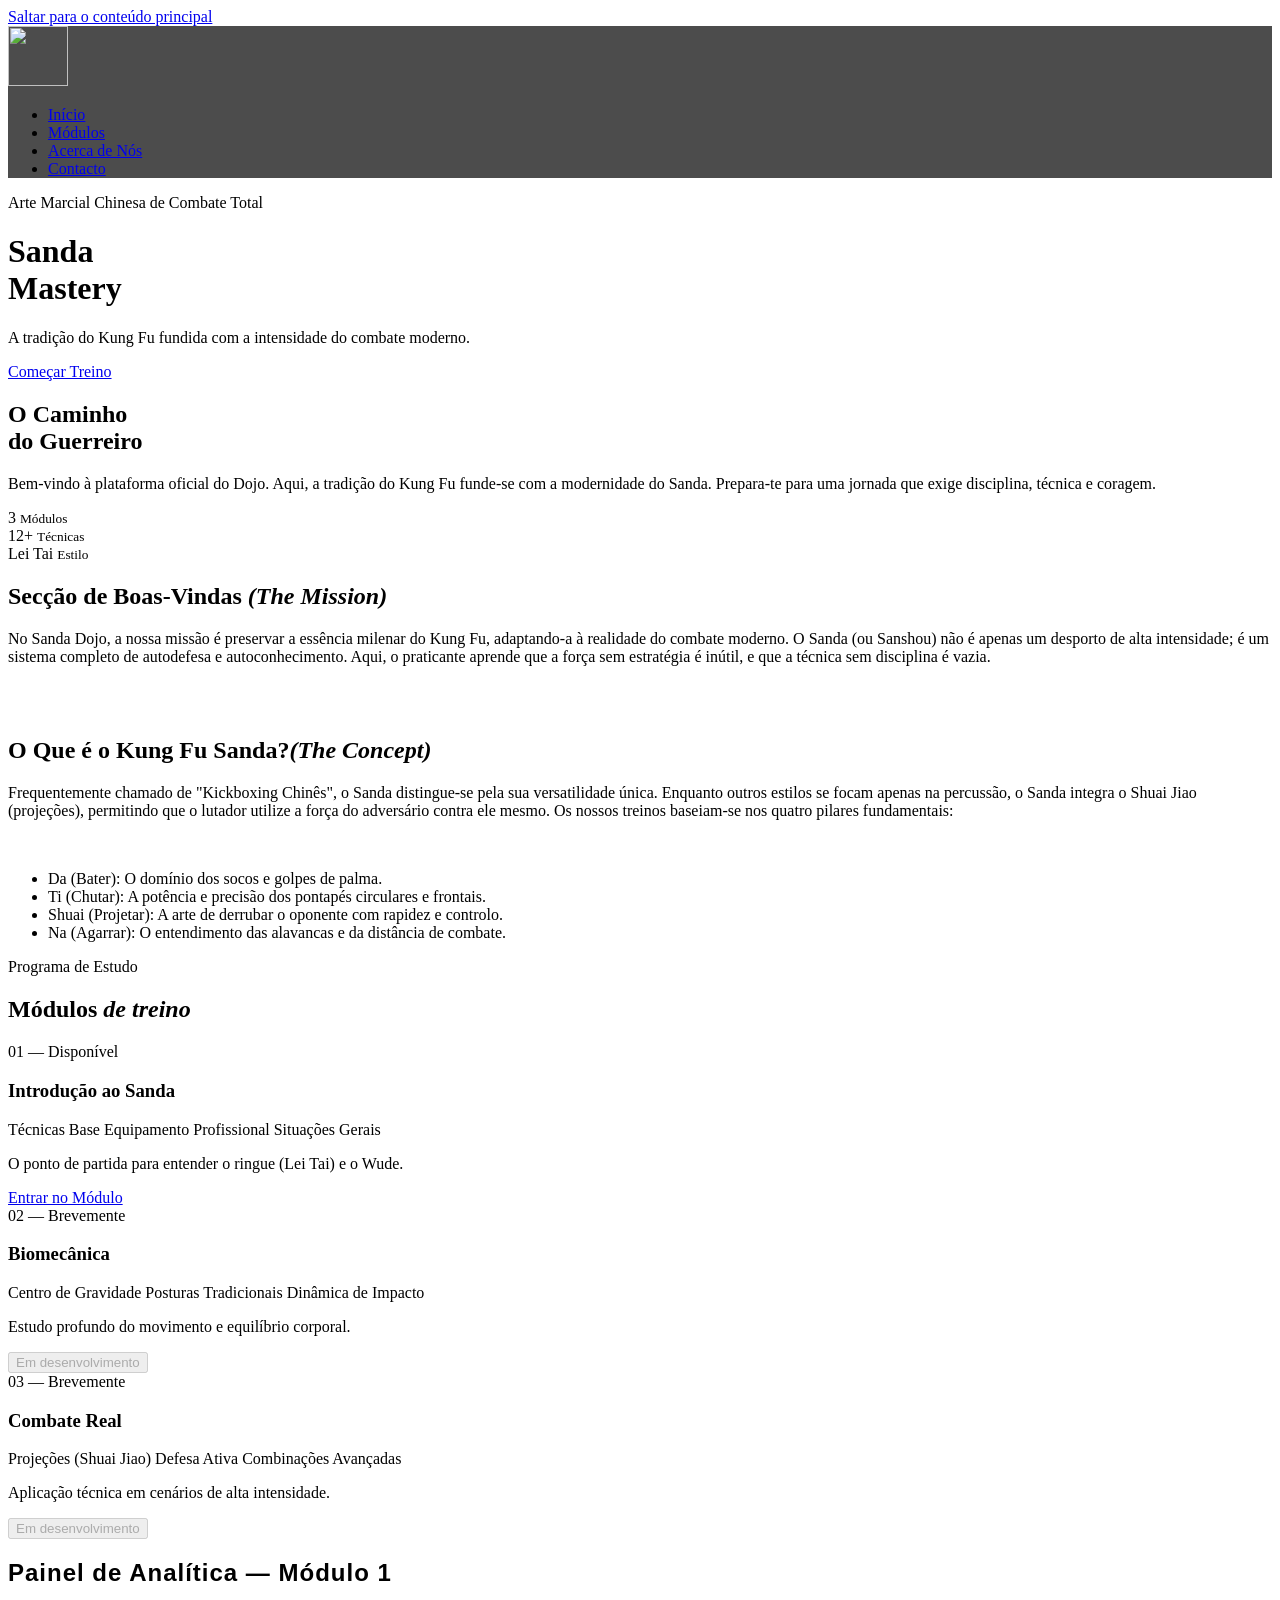
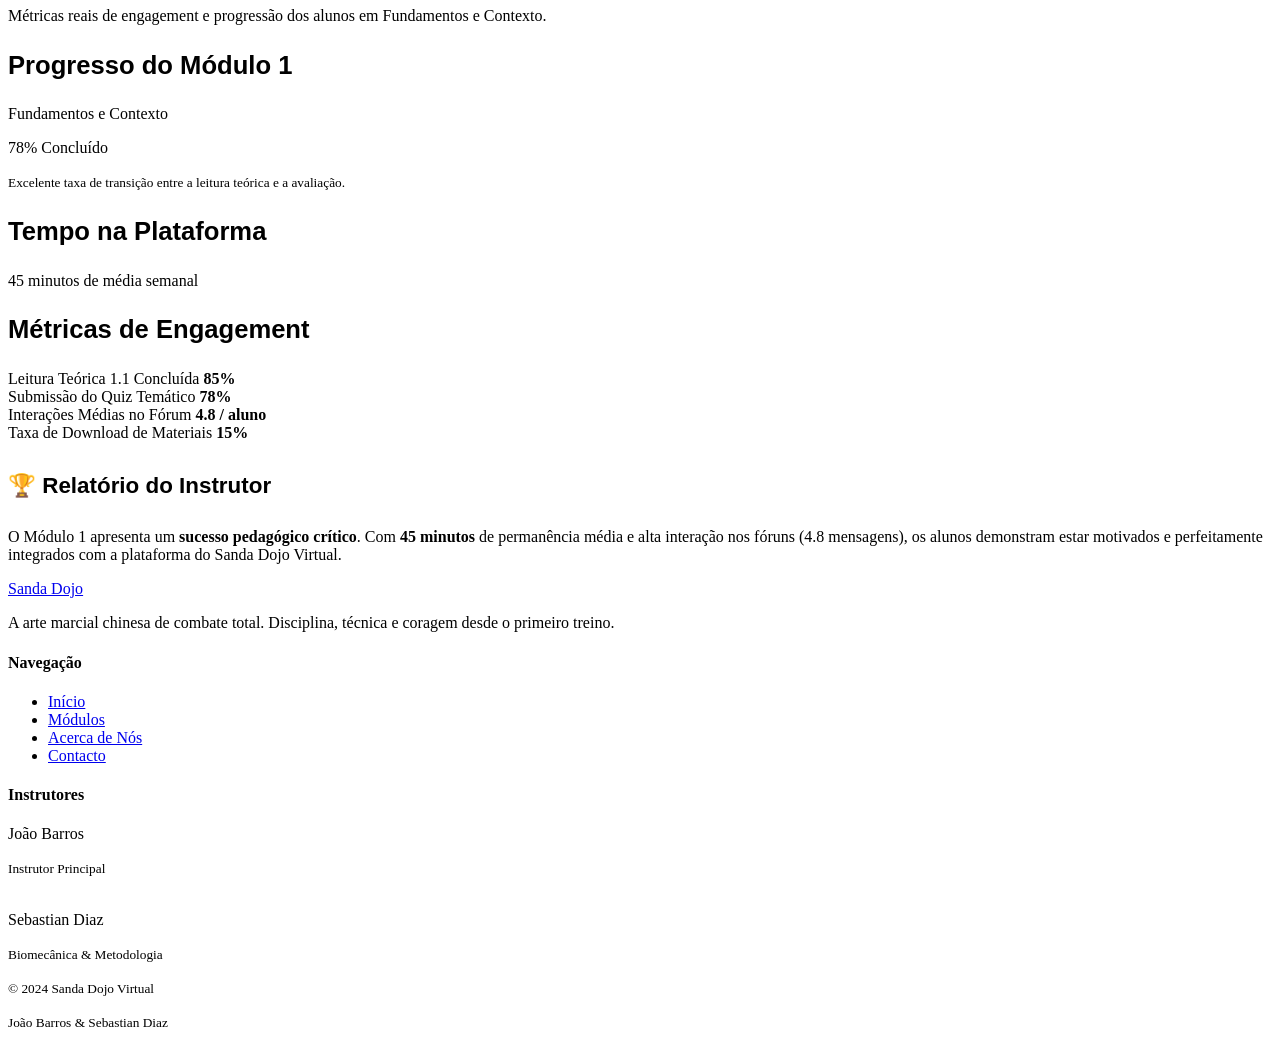
==== index.html @ 8aa39a5f "Create index.html" ====
<!DOCTYPE html>
<html lang="pt">
<head>
  <meta charset="UTF-8">
  <meta name="viewport" content="width=device-width, initial-scale=1.0">
  <meta name="description" content="Sanda Dojo Virtual — Plataforma de ensino de Kung Fu Sanda. Aprende técnicas de base, biomecânica e combate real com os instrutores João Barros e Sebastian Diaz.">
  <title>Sanda Dojo — Home</title>
  <link rel="stylesheet" href="style.css">
</head>
<body>

  <!-- ACESSIBILIDADE: Saltar para conteúdo principal -->
  <a class="skip-link" href="#main-content">Saltar para o conteúdo principal</a>

  <!-- NAV -->
  <nav class="site-nav" role="navigation" aria-label="Navegação principal">
    <!--<img src="Midia/Kung-Fu Sanda Português.png" width="50" height="50">-->
    <a href="index.html"class="nav-logo" aria-label="Sanda Dojo — Página inicial"><img src="Midia/Kung-Fu Sanda Português.png" width="60" height="60"></a>
    <ul role="list">
      <li><a href="index.html" class="active" aria-current="page">Início</a></li>
      <li><a href="#modulos">Módulos</a></li>
      <li><a href="about.html">Acerca de Nós</a></li>
      <li><a href="contacto.html">Contacto</a></li>
    </ul>
  </nav>

  <!-- HERO -->
  <header class="main-hero" role="banner">
    <div class="hero-inner">
      <div class="hero-eyebrow" aria-hidden="true">Arte Marcial Chinesa de Combate Total</div>
      <h1>Sanda<br><span>Mastery</span></h1>
      <p>A tradição do Kung Fu fundida com a intensidade do combate moderno.</p>
      <a href="#modulos" class="cta-btn" aria-label="Começar treino — ir para os módulos de estudo">Começar Treino</a>
    </div>
    <!--<div class="hero-scroll" aria-hidden="true">Scroll <span></span></div>-->
  </header>

  <!-- CONTEÚDO PRINCIPAL -->
  <main id="main-content">
    <div class="container">

      <!-- INTRO -->
      <section class="intro" aria-labelledby="intro-title">
        <div class="intro-left">
          <h2 id="intro-title">O Caminho<br><strong>do Guerreiro</strong></h2>
        </div>
        <div class="intro-right">
          <p>Bem-vindo à plataforma oficial do Dojo. Aqui, a tradição do Kung Fu funde-se com a modernidade do Sanda. Prepara-te para uma jornada que exige disciplina, técnica e coragem.</p>
          <div class="intro-stat" role="list" aria-label="Estatísticas do programa">
            <div class="stat-item" role="listitem">
              <span aria-label="3 módulos">3</span>
              <small>Módulos</small>
            </div>
            <div class="stat-item" role="listitem">
              <span aria-label="Mais de 12 técnicas">12+</span>
              <small>Técnicas</small>
            </div>
            <div class="stat-item" role="listitem">
              <span aria-label="Estilo Lei Tai">Lei Tai</span>
              <small>Estilo</small>
            </div>
          </div>
        </div>
      </section>

      <!--About-->
      <div class="section-label" aria-hidden="true"></div>
      <h2 class="section-title" id="modulos-title">Secção de Boas-Vindas <em>(The Mission)</em></h2>
      <p>No Sanda Dojo, a nossa missão é preservar a essência milenar do Kung Fu, adaptando-a à realidade do combate moderno. 
        O Sanda (ou Sanshou) não é apenas um desporto de alta intensidade; é um sistema completo de autodefesa e autoconhecimento. 
        Aqui, o praticante aprende que a força sem estratégia é inútil, e que a técnica sem disciplina é vazia.</p>
      <br>
      <br>
      <div class="section-label" aria-hidden="true"></div>
      <h2 class="section-title" id="modulos-title">O Que é o Kung Fu Sanda?<em>(The Concept)</em></h2>
      <p>Frequentemente chamado de "Kickboxing Chinês", o Sanda distingue-se pela sua versatilidade única. 
        Enquanto outros estilos se focam apenas na percussão, o Sanda integra o Shuai Jiao (projeções), permitindo que o lutador utilize a força do adversário contra ele mesmo.
        Os nossos treinos baseiam-se nos quatro pilares fundamentais:</p><br>
        <ul>
          <li>Da (Bater): O domínio dos socos e golpes de palma.</li>
          <li>Ti (Chutar): A potência e precisão dos pontapés circulares e frontais.</li>
          <li>Shuai (Projetar): A arte de derrubar o oponente com rapidez e controlo.</li>
          <li>Na (Agarrar): O entendimento das alavancas e da distância de combate.</li>
        </ul>
        
      <!-- MÓDULOS -->
      <section id="modulos" class="modules-section" aria-labelledby="modulos-title">
        <div class="section-label" aria-hidden="true">Programa de Estudo</div>
        <h2 class="section-title" id="modulos-title">Módulos <em>de treino</em></h2>
        <div class="modules-grid" role="list">

          <article class="card-module" data-num="01" role="listitem" aria-label="Módulo 1: Introdução ao Sanda — disponível">
            <span class="card-num" aria-hidden="true">01 — Disponível</span>
            <h3>Introdução ao Sanda</h3>
            <div class="sub-nav" aria-label="Tópicos do módulo 1">
              <span>Técnicas Base</span>
              <span>Equipamento Profissional</span>
              <span>Situações Gerais</span>
            </div>
            <p>O ponto de partida para entender o ringue (Lei Tai) e o Wude.</p>
            <a href="modulo1.html" class="module-btn" aria-label="Entrar no Módulo 1: Introdução ao Sanda">Entrar no Módulo</a>
          </article>

          <article class="card-module" data-num="02" role="listitem" aria-label="Módulo 2: Biomecânica — em desenvolvimento">
            <span class="card-num" aria-hidden="true">02 — Brevemente</span>
            <h3>Biomecânica</h3>
            <div class="sub-nav" aria-label="Tópicos do módulo 2">
              <span>Centro de Gravidade</span>
              <span>Posturas Tradicionais</span>
              <span>Dinâmica de Impacto</span>
            </div>
            <p>Estudo profundo do movimento e equilíbrio corporal.</p>
            <button class="module-btn locked" disabled aria-disabled="true" aria-label="Módulo 2 em desenvolvimento — indisponível">Em desenvolvimento</button>
          </article>

          <article class="card-module" data-num="03" role="listitem" aria-label="Módulo 3: Combate Real — em desenvolvimento">
            <span class="card-num" aria-hidden="true">03 — Brevemente</span>
            <h3>Combate Real</h3>
            <div class="sub-nav" aria-label="Tópicos do módulo 3">
              <span>Projeções (Shuai Jiao)</span>
              <span>Defesa Ativa</span>
              <span>Combinações Avançadas</span>
            </div>
            <p>Aplicação técnica em cenários de alta intensidade.</p>
            <button class="module-btn locked" disabled aria-disabled="true" aria-label="Módulo 3 em desenvolvimento — indisponível">Em desenvolvimento</button>
          </article>

        </div>
      </section>

    </div>
  </main>


<!-- Dashboard -->

  <section class="dashboard-section" id="dashboard-atleta" aria-label="Dashboard de Rendimento">
  <div class="container">
    <h2 class="section-title" style="font-family: 'Bebas Neue', sans-serif; letter-spacing: 1px;">Painel de Analítica — Módulo 1</h2>
    <p class="section-subtitle">Métricas reais de engagement e progressão dos alunos em Fundamentos e Contexto.</p>

    <div class="dashboard-grid">
      
      <div class="db-card">
        <h3 style="font-family: 'Bebas Neue', sans-serif; color: var(--gold); font-size: 1.6rem;">Progresso do Módulo 1</h3>
        <p class="subtitle-card">Fundamentos e Contexto</p>
        <div class="progress-container">
          <div class="db-progress-bar" role="progressbar" aria-valuenow="78" aria-valuemin="0" aria-valuemax="100" aria-label="78% de conclusão">
            <div class="db-progress-fill" style="width: 78%;"></div>
          </div>
          <span class="progress-pct gold-text">78% Concluído</span>
        </div>
        <p class="card-desc"><small>Excelente taxa de transição entre a leitura teórica e a avaliação.</small></p>
      </div>

      <div class="db-card">
        <h3 style="font-family: 'Bebas Neue', sans-serif; color: var(--gold); font-size: 1.6rem;">Tempo na Plataforma</h3>
        <div class="time-stat">
          <span class="time-value gold-text">45</span>
          <span class="time-unit">minutos de média semanal</span>
        </div>
        <div class="bar-chart-mock" aria-hidden="true">
          <div class="chart-bar" style="height: 45%;" data-day="Seg"></div>
          <div class="chart-bar" style="height: 60%;" data-day="Ter"></div>
          <div class="chart-bar active" style="height: 90%;" data-day="Qua"></div>
          <div class="chart-bar" style="height: 55%;" data-day="Qui"></div>
          <div class="chart-bar" style="height: 75%;" data-day="Sex"></div>
          <div class="chart-bar" style="height: 20%;" data-day="Sáb"></div>
          <div class="chart-bar" style="height: 10%;" data-day="Dom"></div>
        </div>
      </div>

      <div class="db-card">
        <h3 style="font-family: 'Bebas Neue', sans-serif; color: var(--gold); font-size: 1.6rem;">Métricas de Engagement</h3>
        <ul class="media-stats-list" role="list" style="list-style: none; padding: 0;">
          <li>
            <span>Leitura Teórica 1.1 Concluída</span>
            <strong class="gold-text">85%</strong>
          </li>
          <li>
            <span>Submissão do Quiz Temático</span>
            <strong class="gold-text">78%</strong>
          </li>
          <li>
            <span>Interações Médias no Fórum</span>
            <strong class="gold-text">4.8 / aluno</strong>
          </li>
          <li>
            <span>Taxa de Download de Materiais</span>
            <strong style="color: var(--muted);">15%</strong>
          </li>
        </ul>
      </div>

      <div class="db-card card-nudge-success">
        <h4 style="font-family: 'Bebas Neue', sans-serif; font-size: 1.4rem; color: var(--gold);"><span class="bell-icon" aria-hidden="true">🏆</span> Relatório do Instrutor</h4>
        <div class="nudge-message">
          <p>O Módulo 1 apresenta um <strong>sucesso pedagógico crítico</strong>. Com <strong>45 minutos</strong> de permanência média e alta interação nos fóruns (4.8 mensagens), os alunos demonstram estar motivados e perfeitamente integrados com a plataforma do Sanda Dojo Virtual.</p>
        </div>
      </div>

    </div>
  </div>
</section>

  <!-- FOOTER -->
  <footer class="site-footer" role="contentinfo">
    <div class="footer-inner">
      <div class="footer-brand">
        <a href="index.html" class="footer-logo" aria-label="Sanda Dojo — Página inicial">Sanda Dojo</a>
        <p>A arte marcial chinesa de combate total. Disciplina, técnica e coragem desde o primeiro treino.</p>
      </div>
      <nav class="footer-nav" aria-label="Navegação do rodapé">
        <h4>Navegação</h4>
        <ul role="list">
          <li><a href="index.html">Início</a></li>
          <li><a href="#modulos">Módulos</a></li>
          <li><a href="about.html">Acerca de Nós</a></li>
          <li><a href="contacto.html">Contacto</a></li>
        </ul>
      </nav>
      <div class="footer-contact">
        <h4>Instrutores</h4>
        <p>João Barros</p>
        <small>Instrutor Principal</small>
        <br><br>
        <p>Sebastian Diaz</p>
        <small>Biomecânica &amp; Metodologia</small>
      </div>
    </div>
    <div class="footer-bottom">
      <p><small>&copy; 2024 Sanda Dojo Virtual</small></p>
      <p class="founders-credit"><small>João Barros &amp; Sebastian Diaz</small></p>
    </div>
  </footer>

  <script>
    // Nav opacidade ao fazer scroll
    const nav = document.querySelector('.site-nav');
    window.addEventListener('scroll', () => {
      nav.style.background = window.scrollY > 40
        ? 'rgba(8,8,8,0.95)'
        : 'rgba(8,8,8,0.72)';
    }, { passive: true });
  </script>
</body>
</html>
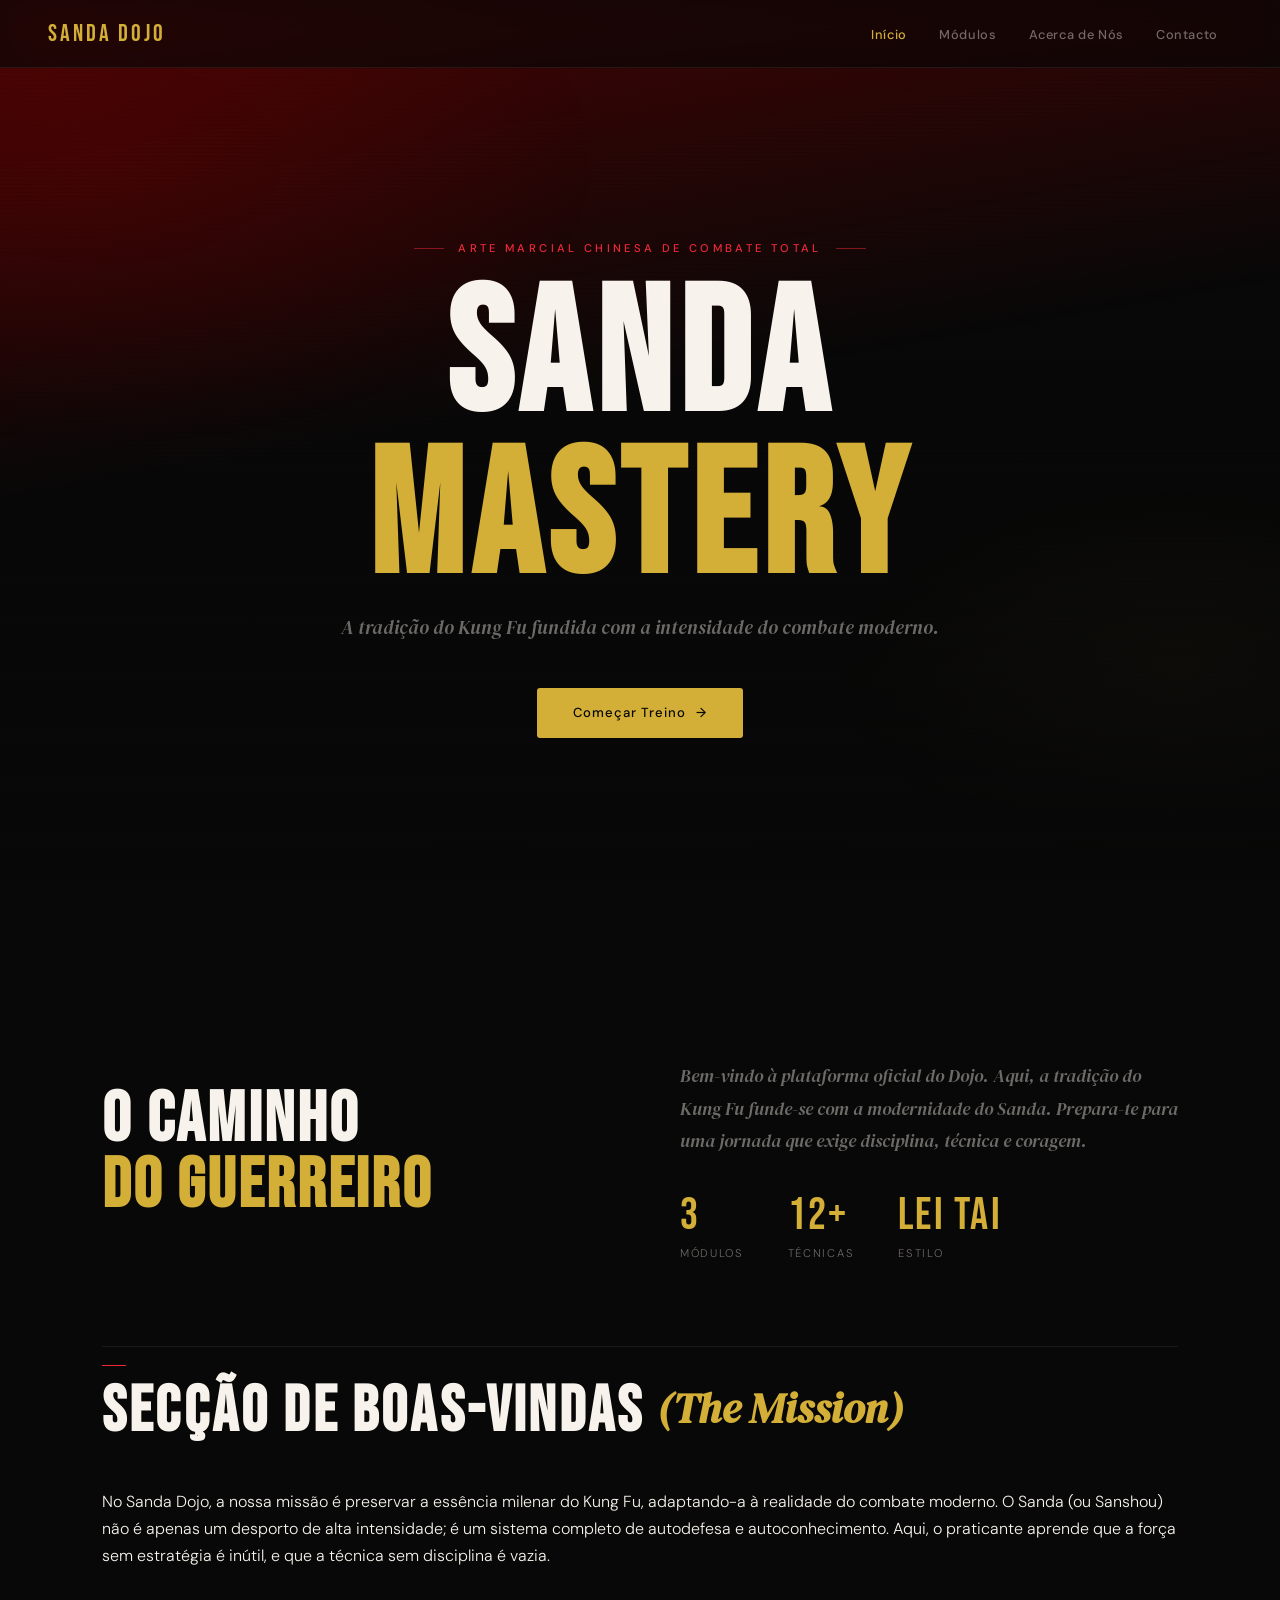
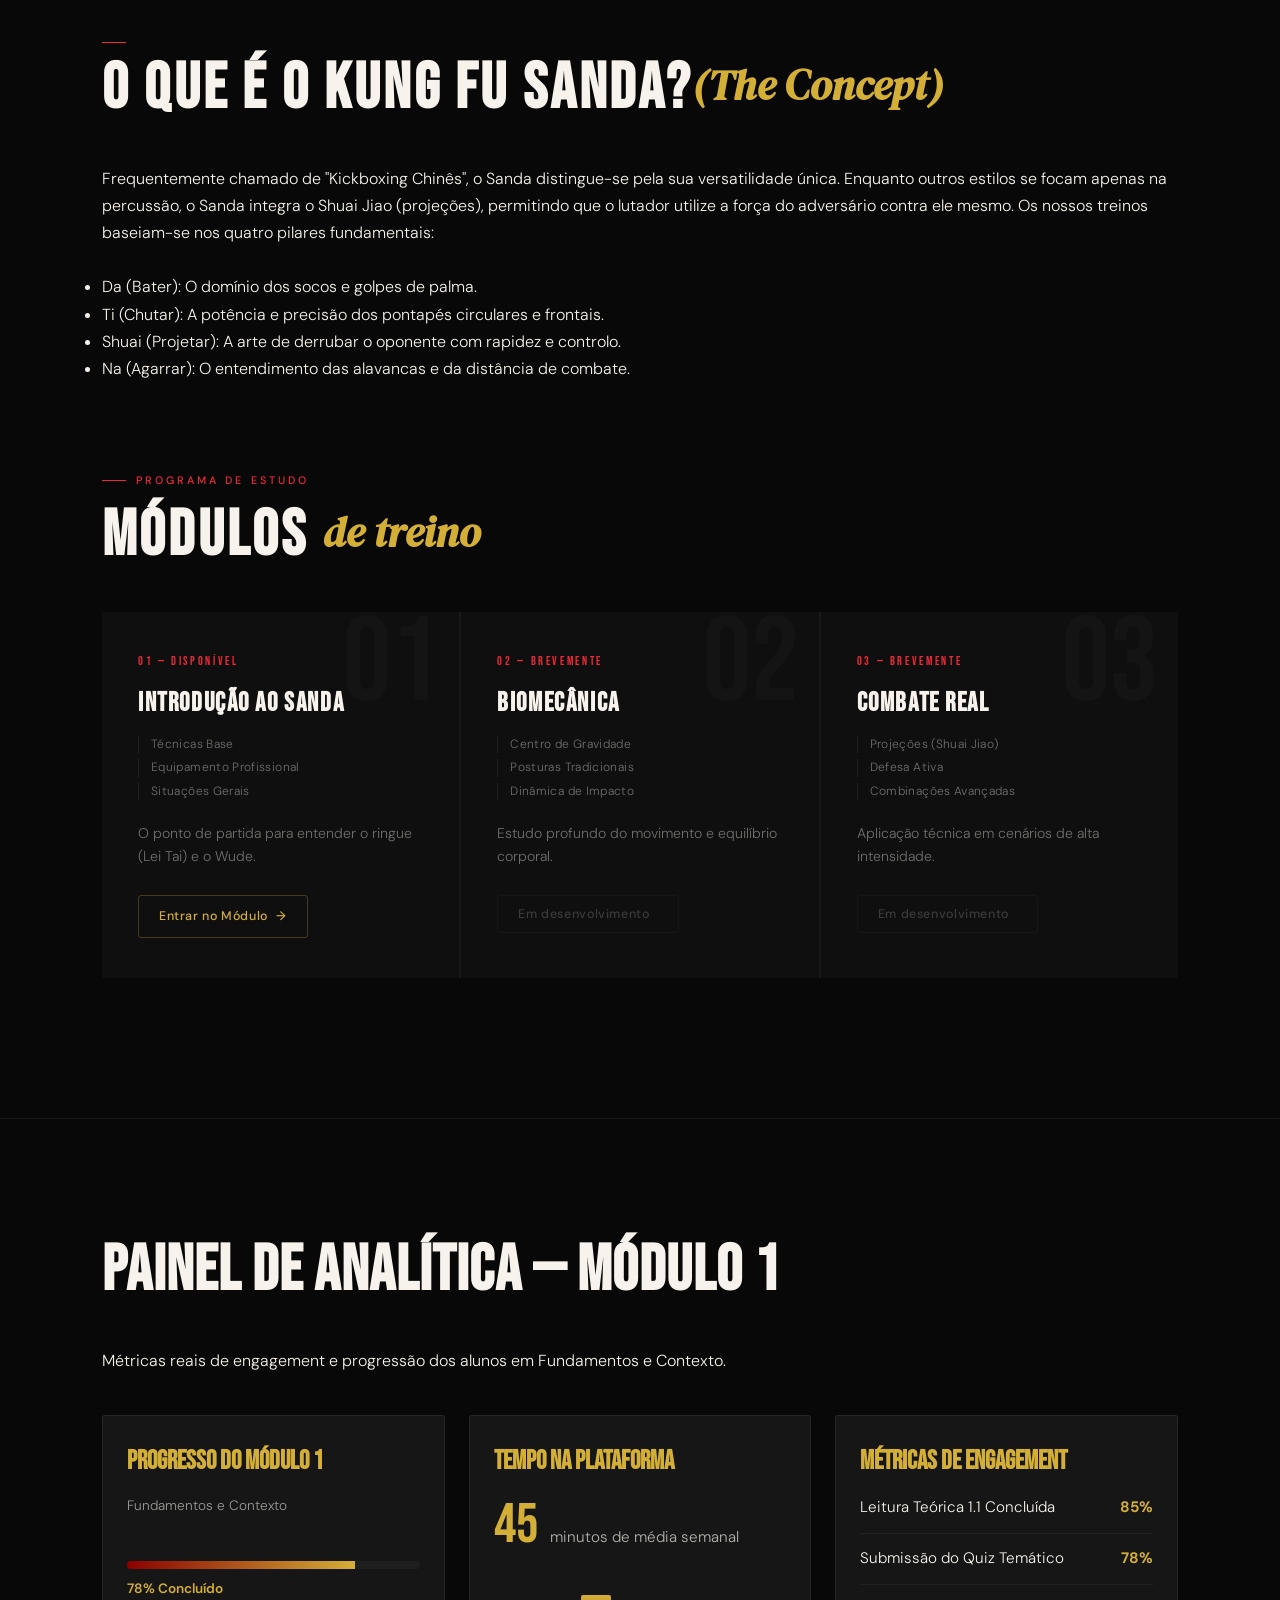
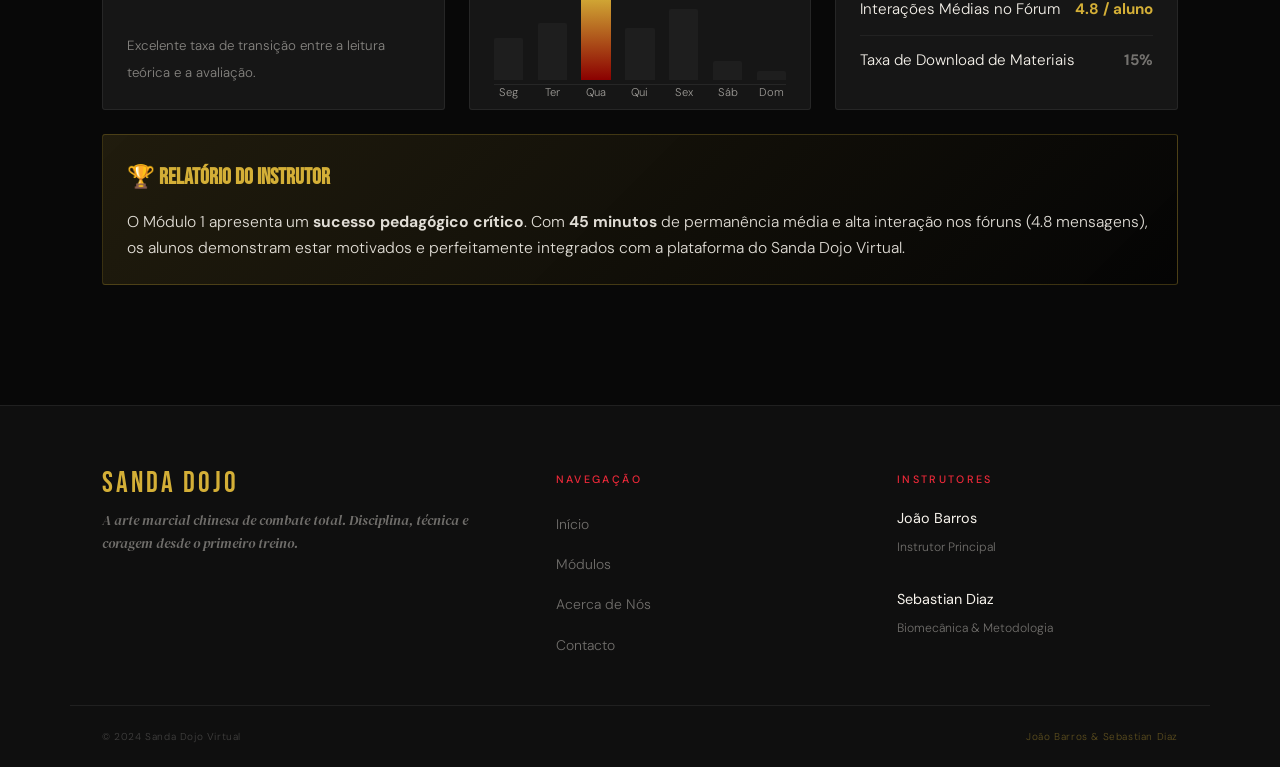
==== commit 9dd8ec20: "Update index.html" ====
--- a/index.html
+++ b/index.html
@@ -15,7 +15,7 @@
   <!-- NAV -->
   <nav class="site-nav" role="navigation" aria-label="Navegação principal">
     <!--<img src="Midia/Kung-Fu Sanda Português.png" width="50" height="50">-->
-    <a href="index.html"class="nav-logo" aria-label="Sanda Dojo — Página inicial"><img src="Midia/Kung-Fu Sanda Português.png" width="60" height="60"></a>
+    <a href="../index.html" class="nav-logo" aria-label="Sanda Dojo — Página inicial">Sanda Dojo</a>
     <ul role="list">
       <li><a href="index.html" class="active" aria-current="page">Início</a></li>
       <li><a href="#modulos">Módulos</a></li>
--- a/style.css
+++ b/style.css
@@ -0,0 +1,1250 @@
+@import url('https://fonts.googleapis.com/css2?family=Bebas+Neue&family=DM+Sans:ital,wght@0,300;0,400;0,500;1,300&family=DM+Serif+Display:ital@0;1&display=swap');
+
+/* ═══════════════════════════════════════════════
+   TOKENS
+═══════════════════════════════════════════════ */
+:root {
+  --gold:           #D4AF37;
+  --gold-light:     #F5D76E;
+  --gold-muted:     rgba(212,175,55,0.12);
+  --imperial-red:   #ED2939;
+  --imperial-muted: rgba(237,41,57,0.10);
+  --deep-red:       #8B0000;
+  --black:          #080808;
+  --surface-1:      #0f0f0f;
+  --surface-2:      #161616;
+  --surface-3:      #1e1e1e;
+  --glass:          rgba(255,255,255,0.03);
+  --glass-border:   rgba(255,255,255,0.07);
+  --white:          #F7F3EC;
+  --muted:          rgba(247,243,236,0.42);
+
+  --font-display: 'Bebas Neue', sans-serif;
+  --font-serif:   'DM Serif Display', Georgia, serif;
+  --font-body:    'DM Sans', sans-serif;
+  --radius: 3px;
+  --ease:   cubic-bezier(0.16, 1, 0.3, 1);
+}
+
+/* ═══════════════════════════════════════════════
+   RESET & BASE
+═══════════════════════════════════════════════ */
+*, *::before, *::after { box-sizing: border-box; margin: 0; padding: 0; }
+html { scroll-behavior: smooth; }
+
+body {
+  background: var(--black);
+  color: var(--white);
+  font-family: var(--font-body);
+  font-weight: 300;
+  font-size: 1rem;
+  line-height: 1.7;
+  overflow-x: hidden;
+}
+
+/* ambient mesh glow */
+body::before {
+  content: '';
+  position: fixed;
+  inset: 0;
+  z-index: 0;
+  pointer-events: none;
+  background:
+    radial-gradient(ellipse 55% 45% at 8% 18%, rgba(139,0,0,0.20) 0%, transparent 70%),
+    radial-gradient(ellipse 45% 35% at 92% 75%, rgba(212,175,55,0.05) 0%, transparent 60%),
+    radial-gradient(ellipse 38% 28% at 50% 105%, rgba(237,41,57,0.08) 0%, transparent 60%);
+}
+
+body > * { position: relative; z-index: 1; }
+body { scroll-padding-top: 68px; }
+
+/* ═══════════════════════════════════════════════
+   NAVIGATION
+═══════════════════════════════════════════════ */
+.site-nav {
+  position: fixed;
+  top: 0; left: 0; right: 0;
+  z-index: 200;
+  height: 68px;
+  display: flex;
+  align-items: center;
+  justify-content: space-between;
+  padding: 0 48px;
+  background: rgba(8,8,8,0.72);
+  backdrop-filter: blur(24px) saturate(160%);
+  -webkit-backdrop-filter: blur(24px) saturate(160%);
+  border-bottom: 1px solid var(--glass-border);
+}
+
+.nav-logo {
+  font-family: var(--font-display);
+  font-size: 1.5rem;
+  letter-spacing: 0.12em;
+  color: var(--gold);
+  text-decoration: none;
+  line-height: 1;
+  transition: opacity 0.2s;
+}
+.nav-logo:hover { opacity: 0.7; }
+
+.site-nav ul {
+  list-style: none;
+  display: flex;
+  align-items: center;
+  gap: 4px;
+}
+
+.site-nav ul li a,
+.site-nav ul li button {
+  font-family: var(--font-body);
+  font-size: 0.8rem;
+  font-weight: 500;
+  letter-spacing: 0.05em;
+  color: var(--muted);
+  text-decoration: none;
+  background: none;
+  border: none;
+  cursor: pointer;
+  padding: 6px 14px;
+  border-radius: 40px;
+  transition: color 0.2s, background 0.2s;
+}
+
+.site-nav ul li a:hover,
+.site-nav ul li button:hover { color: var(--white); background: var(--glass); }
+.site-nav ul li a.active { color: var(--gold); }
+
+.nav-cta {
+  font-weight: 500 !important;
+  color: var(--black) !important;
+  background: var(--gold) !important;
+  padding: 7px 20px !important;
+  border-radius: 40px !important;
+  transition: background 0.2s, transform 0.15s !important;
+}
+.nav-cta:hover {
+  background: var(--gold-light) !important;
+  transform: scale(1.04) !important;
+  color: var(--black) !important;
+}
+
+/* ═══════════════════════════════════════════════
+   CONTAINER
+═══════════════════════════════════════════════ */
+.container {
+  max-width: 1140px;
+  margin: 0 auto;
+  padding: 60px 32px;
+}
+
+/* ═══════════════════════════════════════════════
+   HERO
+═══════════════════════════════════════════════ */
+.main-hero {
+  position: relative;
+  min-height: 100vh;
+  display: grid;
+  place-items: center;
+  overflow: hidden;
+  padding-top: 68px;
+}
+
+.main-hero::before {
+  content: '';
+  position: absolute;
+  inset: 0;
+  background:
+    linear-gradient(170deg, rgba(139,0,0,0.5) 0%, transparent 45%),
+    linear-gradient(0deg, rgba(8,8,8,1) 0%, rgba(8,8,8,0.25) 35%, transparent 60%),
+    url('https://images.unsplash.com/photo-1555597673-b21d5c935865?auto=format&fit=crop&w=1600&q=80') center/cover no-repeat;
+  z-index: 0;
+}
+
+.main-hero::after {
+  content: '';
+  position: absolute;
+  inset: 0;
+  background: repeating-linear-gradient(
+    0deg, transparent, transparent 3px,
+    rgba(0,0,0,0.06) 3px, rgba(0,0,0,0.06) 4px
+  );
+  z-index: 1;
+  pointer-events: none;
+}
+
+.hero-inner {
+  position: relative;
+  z-index: 2;
+  text-align: center;
+  padding: 0 20px;
+  animation: heroReveal 1.1s var(--ease) both;
+}
+
+@keyframes heroReveal {
+  from { opacity: 0; transform: translateY(28px); }
+  to   { opacity: 1; transform: translateY(0); }
+}
+
+.hero-eyebrow {
+  display: inline-flex;
+  align-items: center;
+  gap: 14px;
+  font-size: 0.7rem;
+  font-weight: 500;
+  letter-spacing: 0.3em;
+  color: var(--imperial-red);
+  text-transform: uppercase;
+  margin-bottom: 20px;
+  animation: heroReveal 1.1s 0.1s var(--ease) both;
+}
+.hero-eyebrow::before, .hero-eyebrow::after {
+  content: ''; width: 30px; height: 1px; background: var(--imperial-red); opacity: 0.5;
+}
+
+.main-hero h1 {
+  font-family: var(--font-display);
+  font-size: clamp(5rem, 14vw, 11rem);
+  line-height: 0.92;
+  letter-spacing: 0.04em;
+  color: var(--white);
+  text-transform: uppercase;
+  margin-bottom: 10px;
+  animation: heroReveal 1.1s 0.2s var(--ease) both;
+}
+
+.main-hero h1 span { color: var(--gold); }
+
+.main-hero p {
+  font-family: var(--font-serif);
+  font-style: italic;
+  font-size: clamp(1rem, 2vw, 1.2rem);
+  color: var(--muted);
+  margin-bottom: 44px;
+  animation: heroReveal 1.1s 0.32s var(--ease) both;
+}
+
+.cta-btn {
+  display: inline-flex;
+  align-items: center;
+  gap: 10px;
+  font-size: 0.82rem;
+  font-weight: 500;
+  letter-spacing: 0.08em;
+  color: var(--black);
+  background: var(--gold);
+  text-decoration: none;
+  padding: 14px 36px;
+  border-radius: var(--radius);
+  transition: background 0.22s, transform 0.18s, box-shadow 0.22s;
+  animation: heroReveal 1.1s 0.44s var(--ease) both;
+}
+.cta-btn::after { content: '→'; }
+.cta-btn:hover {
+  background: var(--gold-light);
+  transform: translateY(-2px);
+  box-shadow: 0 14px 44px rgba(212,175,55,0.22);
+}
+
+.hero-scroll {
+  position: absolute;
+  bottom: 36px; left: 50%;
+  transform: translateX(-50%);
+  z-index: 2;
+  display: flex; flex-direction: column; align-items: center; gap: 8px;
+  font-size: 0.65rem; letter-spacing: 0.22em; color: var(--muted); text-transform: uppercase;
+  animation: heroReveal 1.4s 0.8s var(--ease) both;
+}
+.hero-scroll span {
+  width: 1px; height: 44px;
+  background: linear-gradient(180deg, var(--gold) 0%, transparent 100%);
+  animation: scrollPulse 2.2s ease-in-out infinite;
+}
+@keyframes scrollPulse {
+  0%, 100% { opacity: 0.3; } 50% { opacity: 1; }
+}
+
+/* ═══════════════════════════════════════════════
+   INTRO SECTION
+═══════════════════════════════════════════════ */
+.intro {
+  padding: 100px 0 80px;
+  display: grid;
+  grid-template-columns: 1fr 1fr;
+  gap: 80px;
+  align-items: center;
+  border-bottom: 1px solid var(--glass-border);
+}
+
+.intro-left h2 {
+  font-family: var(--font-display);
+  font-size: clamp(2.8rem, 5.5vw, 5rem);
+  line-height: 0.94;
+  letter-spacing: 0.04em;
+  text-transform: uppercase;
+  color: var(--white);
+  margin-bottom: 20px;
+}
+.intro-left h2 strong { display: block; color: var(--gold); }
+
+.intro-right p {
+  font-family: var(--font-serif);
+  font-size: 1.1rem;
+  font-style: italic;
+  color: var(--muted);
+  line-height: 1.85;
+}
+
+.intro-stat {
+  margin-top: 36px;
+  display: flex;
+  gap: 44px;
+}
+.stat-item span {
+  display: block;
+  font-family: var(--font-display);
+  font-size: 2.8rem;
+  letter-spacing: 0.05em;
+  color: var(--gold);
+  line-height: 1;
+}
+.stat-item small {
+  font-size: 0.7rem; letter-spacing: 0.15em; color: var(--muted); text-transform: uppercase;
+}
+
+/* ═══════════════════════════════════════════════
+   MODULES SECTION
+═══════════════════════════════════════════════ */
+.modules-section { padding: 80px 0; }
+
+.section-label {
+  display: inline-flex; align-items: center; gap: 10px;
+  font-size: 0.68rem; font-weight: 500; letter-spacing: 0.28em;
+  color: var(--imperial-red); text-transform: uppercase; margin-bottom: 14px;
+}
+.section-label::before { content: ''; width: 24px; height: 1px; background: var(--imperial-red); }
+
+h2.section-title {
+  font-family: var(--font-display);
+  font-size: clamp(2.4rem, 5vw, 4rem);
+  letter-spacing: 0.05em; line-height: 1;
+  color: var(--white); margin-bottom: 44px; text-transform: uppercase;
+}
+h2.section-title em {
+  font-family: var(--font-serif); font-style: italic;
+  color: var(--gold); font-size: 0.65em;
+  vertical-align: middle; text-transform: none; letter-spacing: 0;
+}
+
+.modules-grid {
+  display: grid;
+  grid-template-columns: repeat(3, 1fr);
+  gap: 2px;
+  background: var(--glass-border);
+}
+
+.card-module {
+  background: var(--surface-1);
+  padding: 40px 36px;
+  position: relative;
+  overflow: hidden;
+  transition: background 0.3s var(--ease);
+}
+
+.card-module::before {
+  content: attr(data-num);
+  position: absolute; top: -8px; right: 20px;
+  font-family: var(--font-display); font-size: 7.5rem;
+  color: rgba(255,255,255,0.025); line-height: 1; pointer-events: none;
+  transition: color 0.3s;
+}
+
+.card-module::after {
+  content: '';
+  position: absolute; bottom: 0; left: 0; right: 0;
+  height: 2px;
+  background: linear-gradient(90deg, var(--imperial-red), var(--gold));
+  transform: scaleX(0); transform-origin: left;
+  transition: transform 0.4s var(--ease);
+}
+
+.card-module:hover { background: var(--surface-2); }
+.card-module:hover::before { color: rgba(212,175,55,0.05); }
+.card-module:hover::after { transform: scaleX(1); }
+
+.card-num {
+  font-family: var(--font-display);
+  font-size: 0.75rem; letter-spacing: 0.22em;
+  color: var(--imperial-red); margin-bottom: 18px; display: block;
+}
+
+.card-module h3 {
+  font-family: var(--font-display);
+  font-size: 1.65rem; letter-spacing: 0.06em;
+  color: var(--white); text-transform: uppercase; line-height: 1.05; margin-bottom: 18px;
+}
+
+.sub-nav {
+  display: flex; flex-direction: column; gap: 6px; margin-bottom: 22px;
+}
+.sub-nav span {
+  font-size: 0.75rem; color: var(--muted); letter-spacing: 0.03em;
+  padding-left: 12px; border-left: 1px solid var(--glass-border); line-height: 1.45;
+}
+
+.card-module > p { font-size: 0.88rem; color: var(--muted); margin-bottom: 28px; line-height: 1.6; }
+
+.module-btn {
+  display: inline-flex; align-items: center; gap: 8px;
+  width: auto; padding: 10px 20px;
+  background: transparent; color: var(--gold);
+  text-decoration: none; text-align: left;
+  border: 1px solid rgba(212,175,55,0.28);
+  border-radius: var(--radius); cursor: pointer;
+  font-family: var(--font-body); font-size: 0.78rem; font-weight: 500; letter-spacing: 0.05em;
+  transition: background 0.2s, border-color 0.2s, transform 0.15s;
+  margin-top: 0;
+}
+.module-btn::after { content: '→'; transition: transform 0.2s; }
+.module-btn:hover {
+  background: var(--gold-muted); border-color: var(--gold); transform: translateX(3px);
+}
+.module-btn:hover::after { transform: translateX(3px); }
+.module-btn.locked {
+  color: var(--muted); border-color: var(--glass-border); cursor: not-allowed; opacity: 0.45;
+}
+.module-btn.locked::after { content: ''; }
+.module-btn.locked:hover { transform: none; background: none; border-color: var(--glass-border); }
+
+/* ═══════════════════════════════════════════════
+   MODULE PAGE
+═══════════════════════════════════════════════ */
+.top-nav {
+  margin-top: 68px; padding: 14px 32px;
+  background: var(--surface-1); border-bottom: 1px solid var(--glass-border);
+}
+.top-nav a {
+  font-size: 0.78rem; font-weight: 500; color: var(--muted);
+  text-decoration: none; letter-spacing: 0.04em;
+  display: inline-flex; align-items: center; gap: 6px; transition: color 0.2s;
+}
+.top-nav a:hover { color: var(--gold); }
+
+.mod-header { padding: 60px 0 36px; }
+.mod-header h1 {
+  font-family: var(--font-display);
+  font-size: clamp(2.6rem, 7vw, 5.5rem);
+  letter-spacing: 0.05em; text-transform: uppercase;
+  line-height: 0.95; color: var(--white);
+}
+.mod-header h1 span { color: var(--gold); }
+
+/* ═══════════════════════════════════════════════
+   TABS
+═══════════════════════════════════════════════ */
+.tabs-interface {
+  background: var(--surface-1);
+  border: 1px solid var(--glass-border);
+  border-radius: 4px; overflow: hidden;
+}
+
+.tab-list {
+  display: flex; background: var(--surface-2);
+  border-bottom: 1px solid var(--glass-border);
+}
+
+.tab-link {
+  flex: 1; padding: 16px 10px;
+  background: none; border: none; border-bottom: 2px solid transparent;
+  color: var(--muted); cursor: pointer;
+  font-family: var(--font-body); font-size: 0.78rem; font-weight: 500; letter-spacing: 0.05em;
+  transition: color 0.2s, border-color 0.2s, background 0.2s;
+}
+.tab-link:hover { color: var(--white); background: var(--glass); }
+.tab-link.active { color: var(--gold); border-bottom-color: var(--gold); }
+
+.tab-pane { display: none; padding: 48px; }
+.tab-pane.active { display: block; animation: fadeUp 0.38s var(--ease) both; }
+
+@keyframes fadeUp {
+  from { opacity: 0; transform: translateY(10px); }
+  to   { opacity: 1; transform: translateY(0); }
+}
+
+.tab-pane h2 {
+  font-family: var(--font-display);
+  font-size: 2rem; letter-spacing: 0.06em; text-transform: uppercase;
+  color: var(--white); margin-bottom: 18px;
+}
+
+.tab-pane h3 {
+  font-size: 0.7rem; font-weight: 500; letter-spacing: 0.2em;
+  text-transform: uppercase; color: var(--gold); margin: 32px 0 14px;
+}
+
+.tab-pane p { color: var(--muted); line-height: 1.75; }
+
+.tab-pane ul { list-style: none; display: flex; flex-direction: column; gap: 8px; }
+
+.tab-pane ul li {
+  color: var(--muted); font-size: 0.92rem; padding: 12px 16px;
+  background: var(--surface-2); border-left: 2px solid var(--imperial-red);
+  line-height: 1.5;
+}
+.tab-pane ul li strong { color: var(--white); font-weight: 500; }
+
+/* diagram */
+.diagram-box { margin: 28px 0; }
+.placeholder-img {
+  border: 1px dashed rgba(212,175,55,0.18);
+  padding: 80px 20px; text-align: center;
+  background: var(--surface-2); color: rgba(212,175,55,0.28);
+  font-family: var(--font-display); font-size: 0.85rem; letter-spacing: 0.28em;
+}
+.placeholder-img::before { content: '[ DIAGRAMA ]'; }
+.caption { font-size: 0.75rem; color: var(--muted); margin-top: 10px; text-align: center; font-style: italic; }
+
+/* video */
+.fake-video-player {
+  background: var(--surface-2); border: 1px solid var(--glass-border);
+  padding: 100px 20px; text-align: center;
+  font-family: var(--font-display); font-size: 1.1rem; letter-spacing: 0.15em;
+  color: var(--muted); cursor: pointer; border-radius: var(--radius);
+  transition: border-color 0.2s, color 0.2s, background 0.2s;
+}
+.fake-video-player:hover {
+  border-color: var(--imperial-red); color: var(--imperial-red); background: var(--imperial-muted);
+}
+
+/* quiz */
+.question {
+  font-family: var(--font-serif); font-style: italic;
+  font-size: 1.25rem; color: var(--white); margin-bottom: 28px; line-height: 1.55;
+  padding-bottom: 24px; border-bottom: 1px solid var(--glass-border);
+}
+
+#opt-container { display: flex; flex-direction: column; gap: 8px; margin-bottom: 24px; }
+#opt-container .module-btn { width: 100%; text-align: left; padding: 14px 20px; font-size: 0.88rem; }
+#opt-container .module-btn::after { margin-left: auto; }
+
+#feedback {
+  font-family: var(--font-serif); font-style: italic; font-size: 0.98rem;
+  color: var(--gold); margin: 14px 0; padding: 12px 16px;
+  background: var(--gold-muted); border-left: 2px solid var(--gold); border-radius: var(--radius);
+}
+
+.btn-main {
+  display: inline-flex; align-items: center; gap: 8px;
+  background: var(--imperial-red); color: var(--white); border: none;
+  padding: 12px 28px; cursor: pointer;
+  font-family: var(--font-body); font-size: 0.8rem; font-weight: 500; letter-spacing: 0.07em;
+  border-radius: var(--radius); transition: background 0.2s, transform 0.15s;
+}
+.btn-main::after { content: '→'; }
+.btn-main:hover { background: var(--deep-red); transform: translateX(2px); }
+
+/* ═══════════════════════════════════════════════
+   ABOUT PAGE
+═══════════════════════════════════════════════ */
+.about-hero { padding: 120px 0 60px; }
+.about-hero h1 {
+  font-family: var(--font-display);
+  font-size: clamp(3.5rem, 9vw, 7.5rem);
+  letter-spacing: 0.04em; text-transform: uppercase;
+  line-height: 0.94; color: var(--white); margin-bottom: 28px;
+}
+.about-hero h1 span { color: var(--gold); }
+.about-hero p {
+  max-width: 580px; font-family: var(--font-serif); font-style: italic;
+  font-size: 1.08rem; color: var(--muted); line-height: 1.85;
+}
+
+.about-grid {
+  display: grid; grid-template-columns: repeat(3, 1fr);
+  gap: 2px; background: var(--glass-border); margin-bottom: 80px;
+}
+.about-card { background: var(--surface-1); padding: 36px 30px; transition: background 0.25s; }
+.about-card:hover { background: var(--surface-2); }
+.about-card h3 {
+  font-family: var(--font-display); font-size: 1.3rem; letter-spacing: 0.06em;
+  text-transform: uppercase; color: var(--gold); margin-bottom: 12px;
+}
+.about-card p { font-size: 0.88rem; color: var(--muted); line-height: 1.7; }
+
+.founders-section { padding-bottom: 80px; }
+.founders-section h2 {
+  font-family: var(--font-display); font-size: clamp(2rem, 4vw, 3.5rem);
+  letter-spacing: 0.05em; text-transform: uppercase;
+  color: var(--white); margin-bottom: 32px;
+}
+
+.founder-cards { display: grid; grid-template-columns: repeat(2, 1fr); gap: 20px; }
+
+.founder-card {
+  background: var(--surface-1); border: 1px solid var(--glass-border);
+  padding: 36px; display: flex; align-items: flex-start; gap: 24px;
+  transition: border-color 0.2s, background 0.2s;
+}
+.founder-card:hover { border-color: rgba(212,175,55,0.2); background: var(--surface-2); }
+
+.founder-avatar {
+  flex-shrink: 0; width: 68px; height: 68px; border-radius: 50%;
+  background: linear-gradient(135deg, var(--deep-red), var(--imperial-red));
+  display: flex; align-items: center; justify-content: center;
+  font-family: var(--font-display); font-size: 1.35rem; color: var(--gold); letter-spacing: 0.04em;
+  box-shadow: 0 0 0 1px rgba(212,175,55,0.15);
+}
+
+.founder-info h3 {
+  font-family: var(--font-display); font-size: 1.4rem; letter-spacing: 0.06em;
+  color: var(--white); margin-bottom: 8px;
+}
+.founder-info p { font-size: 0.87rem; color: var(--muted); line-height: 1.65; }
+
+/* ═══════════════════════════════════════════════
+   CONTACT PAGE
+═══════════════════════════════════════════════ */
+.contact-section { padding-bottom: 80px; }
+.contact-grid {
+  display: grid; grid-template-columns: 1fr 1.6fr;
+  gap: 60px; align-items: start; margin-top: 40px;
+}
+.contact-info h3 {
+  font-family: var(--font-display); font-size: 1.2rem; letter-spacing: 0.06em;
+  color: var(--gold); margin-bottom: 10px;
+}
+.contact-info p { font-size: 0.88rem; color: var(--muted); line-height: 1.65; margin-bottom: 28px; }
+
+.form-field { margin-bottom: 20px; }
+.form-field label {
+  display: block; font-size: 0.7rem; font-weight: 500;
+  letter-spacing: 0.16em; text-transform: uppercase; color: var(--muted); margin-bottom: 8px;
+}
+.form-field input,
+.form-field textarea {
+  width: 100%; background: var(--surface-2);
+  border: 1px solid var(--glass-border); border-radius: var(--radius);
+  color: var(--white); padding: 13px 16px;
+  font-family: var(--font-body); font-size: 0.95rem;
+  outline: none; resize: vertical;
+  transition: border-color 0.2s, box-shadow 0.2s;
+}
+.form-field input:focus,
+.form-field textarea:focus {
+  border-color: rgba(212,175,55,0.38);
+  box-shadow: 0 0 0 3px rgba(212,175,55,0.05);
+}
+.form-field input::placeholder,
+.form-field textarea::placeholder { color: rgba(247,243,236,0.18); }
+
+/* ═══════════════════════════════════════════════
+   FOOTER
+═══════════════════════════════════════════════ */
+.site-footer {
+  background: var(--surface-1);
+  border-top: 1px solid var(--glass-border);
+}
+
+.footer-inner {
+  max-width: 1140px; margin: 0 auto; padding: 64px 32px 48px;
+  display: grid; grid-template-columns: 1.4fr 1fr 1fr; gap: 60px;
+}
+
+.footer-logo {
+  font-family: var(--font-display); font-size: 1.8rem; letter-spacing: 0.1em;
+  color: var(--gold); text-decoration: none; display: block; margin-bottom: 12px; line-height: 1;
+}
+.footer-brand p {
+  font-size: 0.85rem; color: var(--muted); line-height: 1.65;
+  font-style: italic; font-family: var(--font-serif);
+}
+
+.footer-nav h4, .footer-contact h4 {
+  font-size: 0.67rem; font-weight: 500; letter-spacing: 0.22em;
+  color: var(--imperial-red); text-transform: uppercase; margin-bottom: 18px;
+}
+
+.footer-nav ul { list-style: none; display: flex; flex-direction: column; gap: 10px; }
+.footer-nav ul li a {
+  font-size: 0.87rem; color: var(--muted); text-decoration: none;
+  display: inline-flex; align-items: center; gap: 0;
+  transition: color 0.2s, gap 0.2s;
+}
+.footer-nav ul li a::before {
+  content: ''; width: 0; height: 1px; background: var(--gold); transition: width 0.2s; margin-right: 0;
+}
+.footer-nav ul li a:hover { color: var(--gold); }
+.footer-nav ul li a:hover::before { width: 12px; margin-right: 8px; }
+
+.footer-contact p { font-size: 0.9rem; color: var(--white); font-weight: 400; margin-bottom: 2px; }
+.footer-contact small { font-size: 0.76rem; color: var(--muted); }
+
+.footer-bottom {
+  border-top: 1px solid var(--glass-border);
+  padding: 20px 32px; max-width: 1140px; margin: 0 auto;
+  display: flex; justify-content: space-between; align-items: center; flex-wrap: wrap; gap: 12px;
+}
+.footer-bottom p { font-size: 0.75rem; color: rgba(247,243,236,0.22); letter-spacing: 0.05em; }
+.founders-credit { color: rgba(212,175,55,0.4) !important; }
+
+/* ═══════════════════════════════════════════════
+   RESPONSIVE
+═══════════════════════════════════════════════ */
+@media (max-width: 900px) {
+  .site-nav { padding: 0 20px; }
+  .site-nav ul li a, .site-nav ul li button { font-size: 0.72rem; padding: 6px 10px; }
+  .container { padding: 40px 20px; }
+  .intro { grid-template-columns: 1fr; gap: 40px; }
+  .modules-grid { grid-template-columns: 1fr; }
+  .about-grid { grid-template-columns: 1fr; }
+  .founder-cards { grid-template-columns: 1fr; }
+  .contact-grid { grid-template-columns: 1fr; }
+  .footer-inner { grid-template-columns: 1fr; gap: 36px; }
+  .founder-card { flex-direction: column; }
+  .tab-pane { padding: 28px 20px; }
+}
+
+@media (max-width: 640px) {
+  .site-nav ul li:not(:last-child) { display: none; }
+  .main-hero h1 { font-size: clamp(4rem, 20vw, 6rem); }
+  .about-hero h1 { font-size: clamp(3rem, 15vw, 5rem); }
+  .tab-list { flex-wrap: wrap; }
+}
+
+/* ═══════════════════════════════════════════════
+   QUIZ — INTERATIVO, UX & ACESSIBILIDADE
+═══════════════════════════════════════════════ */
+
+/* Progresso */
+.quiz-progress {
+  margin-bottom: 28px;
+}
+
+.quiz-progress-header {
+  display: flex;
+  justify-content: space-between;
+  align-items: center;
+  margin-bottom: 10px;
+  flex-wrap: wrap;
+  gap: 8px;
+}
+
+.quiz-progress-label {
+  font-size: 0.72rem;
+  font-weight: 500;
+  letter-spacing: 0.14em;
+  text-transform: uppercase;
+  color: var(--muted);
+}
+
+.quiz-score-live {
+  font-size: 0.78rem;
+  color: var(--muted);
+}
+
+.quiz-score-live strong {
+  color: var(--gold);
+  font-weight: 600;
+}
+
+.quiz-progress-bar {
+  height: 4px;
+  background: var(--surface-3);
+  border-radius: 99px;
+  overflow: hidden;
+}
+
+.quiz-progress-fill {
+  height: 100%;
+  background: linear-gradient(90deg, var(--imperial-red), var(--gold));
+  border-radius: 99px;
+  transition: width 0.5s var(--ease);
+}
+
+/* Pergunta */
+.question {
+  font-family: var(--font-serif);
+  font-style: italic;
+  font-size: 1.25rem;
+  color: var(--white);
+  margin-bottom: 28px;
+  line-height: 1.6;
+  padding-bottom: 24px;
+  border-bottom: 1px solid var(--glass-border);
+  outline: none;
+}
+
+/* Opções */
+#opt-container {
+  display: flex;
+  flex-direction: column;
+  gap: 10px;
+  margin-bottom: 24px;
+}
+
+.quiz-option {
+  display: flex;
+  align-items: center;
+  gap: 14px;
+  width: 100%;
+  padding: 14px 18px;
+  background: var(--surface-2);
+  color: var(--white);
+  border: 1px solid var(--glass-border);
+  border-radius: var(--radius);
+  cursor: pointer;
+  font-family: var(--font-body);
+  font-size: 0.92rem;
+  font-weight: 400;
+  text-align: left;
+  transition: background 0.18s, border-color 0.18s, transform 0.12s;
+}
+
+.quiz-option:hover:not(:disabled) {
+  background: var(--surface-3);
+  border-color: rgba(212,175,55,0.35);
+  transform: translateX(4px);
+}
+
+/* Foco via teclado — acessibilidade */
+.quiz-option:focus-visible {
+  outline: 2px solid var(--gold);
+  outline-offset: 2px;
+}
+
+.opt-letter {
+  flex-shrink: 0;
+  width: 28px;
+  height: 28px;
+  border-radius: 50%;
+  background: var(--surface-3);
+  border: 1px solid var(--glass-border);
+  display: flex;
+  align-items: center;
+  justify-content: center;
+  font-family: var(--font-display);
+  font-size: 0.85rem;
+  color: var(--gold);
+  transition: background 0.18s, border-color 0.18s;
+}
+
+.opt-text { line-height: 1.45; }
+
+/* Estados após resposta */
+.quiz-option.correct {
+  background: rgba(34,197,94,0.10);
+  border-color: rgba(34,197,94,0.55);
+  color: #86efac;
+}
+
+.quiz-option.correct .opt-letter {
+  background: rgba(34,197,94,0.2);
+  border-color: rgba(34,197,94,0.5);
+  color: #86efac;
+}
+
+.quiz-option.wrong {
+  background: rgba(237,41,57,0.10);
+  border-color: rgba(237,41,57,0.45);
+  color: #fca5a5;
+}
+
+.quiz-option.wrong .opt-letter {
+  background: rgba(237,41,57,0.2);
+  border-color: rgba(237,41,57,0.45);
+  color: #fca5a5;
+}
+
+.quiz-option.neutral {
+  opacity: 0.4;
+}
+
+.quiz-option:disabled {
+  cursor: not-allowed;
+  transform: none;
+}
+
+/* Feedback */
+.quiz-feedback {
+  min-height: 42px;
+  font-size: 0.92rem;
+  font-weight: 400;
+  padding: 0;
+  border-radius: var(--radius);
+  transition: all 0.25s var(--ease);
+}
+
+.quiz-feedback.feedback-correct {
+  padding: 12px 16px;
+  background: rgba(34,197,94,0.08);
+  border-left: 3px solid #22c55e;
+  color: #86efac;
+}
+
+.quiz-feedback.feedback-wrong {
+  padding: 12px 16px;
+  background: rgba(237,41,57,0.08);
+  border-left: 3px solid var(--imperial-red);
+  color: #fca5a5;
+}
+
+.feedback-icon {
+  font-style: normal;
+  margin-right: 4px;
+}
+
+/* Explicação */
+.quiz-explanation {
+  display: none;
+  margin-top: 12px;
+  padding: 14px 16px;
+  background: var(--gold-muted);
+  border-left: 2px solid var(--gold);
+  border-radius: var(--radius);
+  font-size: 0.88rem;
+  color: var(--muted);
+  line-height: 1.7;
+  font-style: italic;
+}
+
+.exp-icon { margin-right: 6px; font-style: normal; }
+
+/* Ações */
+.quiz-actions {
+  margin-top: 20px;
+}
+
+/* Resultado final */
+.quiz-result {
+  text-align: center;
+  padding: 20px 0 10px;
+  outline: none;
+}
+
+.result-badge {
+  font-size: 3.5rem;
+  line-height: 1;
+  margin-bottom: 16px;
+}
+
+.result-title {
+  font-family: var(--font-display);
+  font-size: 1.8rem;
+  letter-spacing: 0.08em;
+  text-transform: uppercase;
+  color: var(--white);
+  margin-bottom: 20px;
+}
+
+.result-score {
+  display: flex;
+  align-items: baseline;
+  justify-content: center;
+  gap: 4px;
+  margin-bottom: 16px;
+}
+
+.result-num {
+  font-family: var(--font-display);
+  font-size: 4.5rem;
+  color: var(--gold);
+  line-height: 1;
+  letter-spacing: 0.04em;
+}
+
+.result-denom {
+  font-family: var(--font-display);
+  font-size: 2rem;
+  color: var(--muted);
+  letter-spacing: 0.04em;
+}
+
+.result-bar-wrap {
+  position: relative;
+  height: 8px;
+  background: var(--surface-3);
+  border-radius: 99px;
+  overflow: visible;
+  margin: 0 auto 8px;
+  max-width: 320px;
+}
+
+.result-bar-fill {
+  height: 100%;
+  background: linear-gradient(90deg, var(--imperial-red), var(--gold));
+  border-radius: 99px;
+  transition: width 1s var(--ease);
+}
+
+.result-pct {
+  position: absolute;
+  right: 0;
+  top: -22px;
+  font-size: 0.72rem;
+  font-weight: 600;
+  color: var(--gold);
+  letter-spacing: 0.08em;
+}
+
+.result-msg {
+  font-family: var(--font-serif);
+  font-style: italic;
+  color: var(--muted);
+  margin: 16px auto 28px;
+  max-width: 320px;
+  font-size: 0.98rem;
+  line-height: 1.6;
+}
+
+/* ═══════════════════════════════════════════════
+   ACESSIBILIDADE — FOCUS GLOBAL
+═══════════════════════════════════════════════ */
+
+/* Foco visível para navegação por teclado */
+:focus-visible {
+  outline: 2px solid var(--gold);
+  outline-offset: 3px;
+  border-radius: 2px;
+}
+
+/* Skip to main content (acessibilidade) */
+.skip-link {
+  position: absolute;
+  top: -100px;
+  left: 16px;
+  z-index: 9999;
+  background: var(--gold);
+  color: var(--black);
+  padding: 10px 18px;
+  font-weight: 600;
+  font-size: 0.85rem;
+  border-radius: var(--radius);
+  text-decoration: none;
+  transition: top 0.2s;
+}
+
+.skip-link:focus {
+  top: 80px;
+}
+
+/* Alto contraste — garante mínimo WCAG AA */
+@media (prefers-contrast: more) {
+  :root {
+    --muted: rgba(247,243,236,0.85);
+    --glass-border: rgba(255,255,255,0.2);
+  }
+  .quiz-option { border-color: rgba(255,255,255,0.2); }
+}
+
+/* Reduzir movimento — respeitar preferência do utilizador */
+@media (prefers-reduced-motion: reduce) {
+  *, *::before, *::after {
+    animation-duration: 0.01ms !important;
+    transition-duration: 0.01ms !important;
+  }
+  .quiz-progress-fill,
+  .result-bar-fill { transition: none; }
+}
+
+/* Modo de alto contraste do Windows */
+@media (forced-colors: active) {
+  .quiz-option { border: 2px solid ButtonText; }
+  .quiz-option.correct { border-color: Highlight; }
+  .quiz-option.wrong { border-color: Mark; }
+}
+
+/* ==========================================================================
+   DASHBOARD DE ANALÍTICA DO ATLETA - MÓDULO 1
+   ========================================================================== */
+.dashboard-section {
+  padding: 60px 0;
+  background-color: var(--black);
+  border-top: 1px solid var(--glass-border);
+}
+
+.dashboard-grid {
+  display: grid;
+  grid-template-columns: repeat(auto-fit, minmax(300px, 1fr));
+  gap: 24px;
+  margin-top: 40px;
+}
+
+.db-card {
+  background-color: var(--surface-2);
+  border: 1px solid var(--glass-border);
+  border-radius: var(--radius, 4px);
+  padding: 24px;
+  display: flex;
+  flex-direction: column;
+  justify-content: space-between;
+}
+
+.subtitle-card {
+  font-size: 0.85rem;
+  opacity: 0.6;
+  margin-top: -5px;
+  margin-bottom: 20px;
+}
+
+.card-desc {
+  margin-top: 15px;
+  opacity: 0.5;
+}
+
+/* Colores de Texto Basados en tus Tokens */
+.gold-text { 
+  color: var(--gold); 
+}
+
+/* Barra de Progresso do Módulo */
+.db-progress-bar {
+  background: var(--surface-3);
+  height: 8px;
+  border-radius: 4px;
+  overflow: hidden;
+  margin: 8px 0;
+}
+
+.db-progress-fill {
+  background: linear-gradient(90deg, var(--deep-red), var(--gold));
+  height: 100%;
+}
+
+.progress-pct {
+  font-size: 0.85rem;
+  font-weight: 600;
+  display: block;
+  margin-top: 4px;
+}
+
+/* Sección de Tiempo (45 Minutos) */
+.time-stat {
+  margin: 12px 0;
+}
+
+.time-value {
+  font-family: 'Bebas Neue', sans-serif;
+  font-size: 3.5rem;
+  line-height: 1;
+}
+
+.time-unit {
+  font-size: 0.95rem;
+  margin-left: 8px;
+  opacity: 0.7;
+}
+
+/* Gráfico de Barras Interactivo (Simulado con CSS) */
+.bar-chart-mock {
+  display: flex;
+  align-items: flex-end;
+  justify-content: space-between;
+  height: 100px;
+  margin-top: 16px;
+  border-bottom: 1px solid var(--glass-border);
+  padding-bottom: 4px;
+}
+
+.chart-bar {
+  background: var(--surface-3);
+  width: 10%;
+  border-radius: 2px 2px 0 0;
+  position: relative;
+  transition: background 0.3s, transform 0.2s;
+}
+
+.chart-bar:hover {
+  transform: scaleY(1.05);
+}
+
+.chart-bar.active {
+  background: linear-gradient(to top, var(--deep-red), var(--gold));
+}
+
+.chart-bar::after {
+  content: attr(data-day);
+  position: absolute;
+  bottom: -22px;
+  left: 50%;
+  transform: translateX(-50%);
+  font-size: 0.7rem;
+  opacity: 0.6;
+}
+
+/* Lista de Métricas de Engagement */
+.media-stats-list li {
+  display: flex;
+  justify-content: space-between;
+  align-items: center;
+  padding: 12px 0;
+  border-bottom: 1px solid rgba(255, 255, 255, 0.05);
+  font-size: 0.95rem;
+}
+
+.media-stats-list li:last-child {
+  border-bottom: none;
+}
+
+/* Tarjeta de Alerta de Éxito / Feedback de Instructor */
+.card-nudge-success {
+  grid-column: 1 / -1; /* Hace que ocupe todo el ancho de la cuadrícula */
+  background: linear-gradient(135deg, var(--gold-muted), rgba(0, 0, 0, 0.4));
+  border: 1px solid rgba(212, 175, 55, 0.25);
+}
+
+.card-nudge-success h4 {
+  margin-bottom: 12px;
+  color: var(--gold);
+}
+
+.nudge-message p {
+  font-size: 0.98rem;
+  line-height: 1.6;
+  margin: 0;
+  opacity: 0.9;
+}
+.chapter-grid {
+    display: grid;
+    grid-template-columns: repeat(auto-fit, minmax(260px, 1fr));
+    gap: 30px;
+    padding: 20px 0;
+}
+
+.chapter-card {
+    background: rgba(255, 255, 255, 0.03); /* Efeito vidro subtil */
+    border: 1px solid rgba(255, 255, 255, 0.1);
+    padding: 40px 30px;
+    text-decoration: none;
+    color: white;
+    border-radius: 12px;
+    transition: all 0.4s cubic-bezier(0.175, 0.885, 0.32, 1.275);
+    position: relative;
+    overflow: hidden;
+}
+
+.chapter-card:hover {
+    background: rgba(212, 175, 55, 0.05);
+    border-color: var(--gold);
+    transform: scale(1.02);
+}
+
+.card-status {
+    font-size: 0.65rem;
+    text-transform: uppercase;
+    letter-spacing: 2px;
+    color: var(--gold);
+    margin-bottom: 15px;
+    font-weight: bold;
+}
+
+.active-next { border-left: 4px solid var(--gold); }
+
+.locked { 
+    opacity: 0.6; 
+    cursor: not-allowed;
+    filter: grayscale(1);
+}
+
+.chapter-card h3 { 
+    margin: 0 0 10px 0; 
+    font-size: 1.4rem; 
+}
